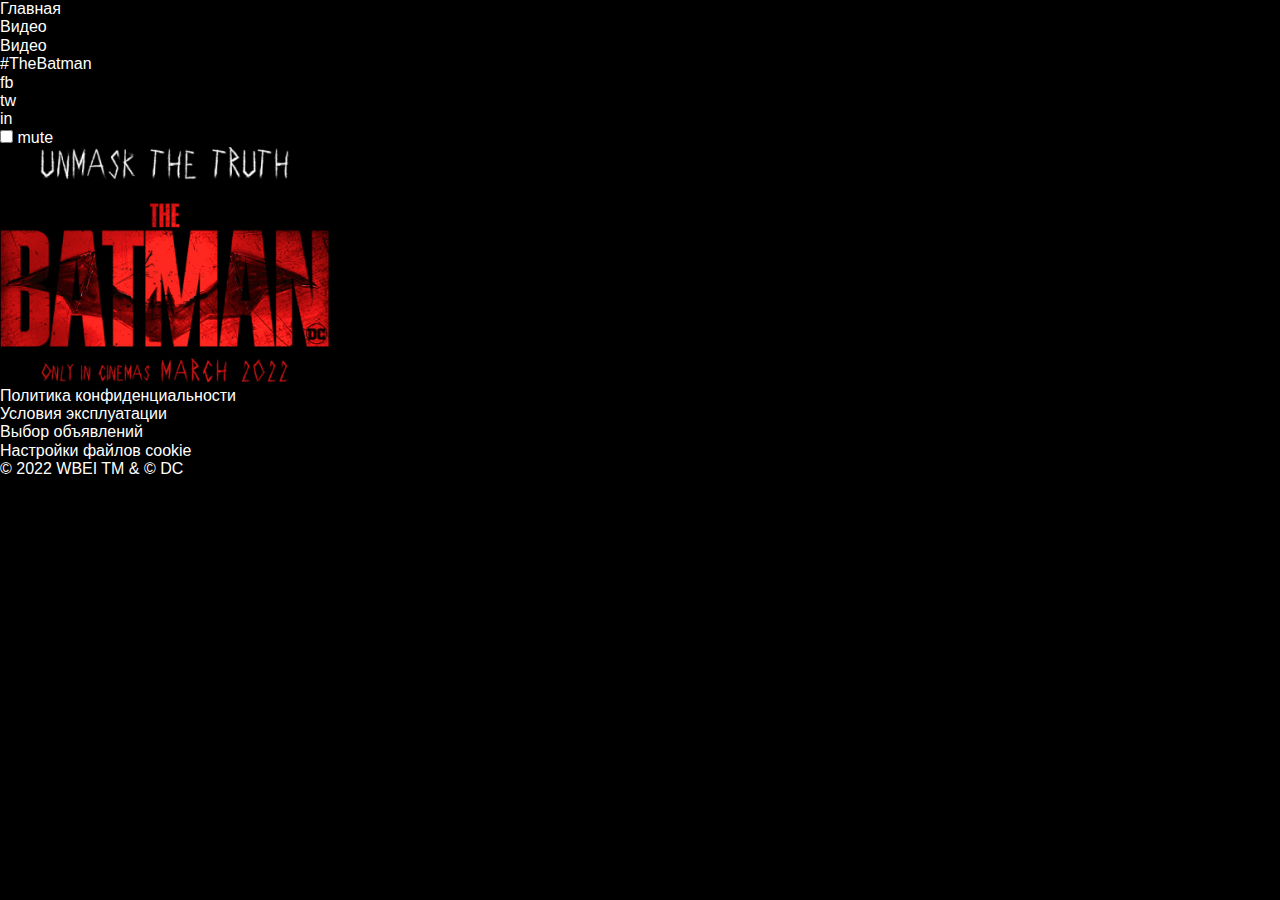
==== index.html @ 17cbd499 "first commit" ====
<!DOCTYPE html>
<html lang="ru">
<head>
  <meta charset="UTF-8">
  <meta http-equiv="X-UA-Compatible" content="IE=edge">
  <meta name="viewport" content="width=device-width, initial-scale=1.0">
  <title>Batman 2022</title>
  <link rel="stylesheet" href="styles/normalize.css">
  <link rel="stylesheet" href="styles/styles.css">
</head>
<body>
  <header class="header">
    <nav class="header__navigation navigation">
      <ul class="navigation__list">
        <li class="navigation__item">
          <a class="navigation__link">Главная</a>
        </li>
        <li class="navigation__item">
          <a href="video.html">Видео</a>
        </li>
        <li class="navigation__item">
          <a href="photo.html">Видео</a>
        </li>
      </ul>
      <p class="header__hashtag">#TheBatman</p>

      <ul class="header__social social">
        <li class="social__item"><a href="#" class="social__link"></a>fb</li>
        <li class="social__item"><a href="#" class="social__link"></a>tw</li>
        <li class="social__item"><a href="#" class="social__link"></a>in</li>
      </ul>
    </nav>
    <div class="mute">
      <input class="mute__checkbox" type="checkbox" id="mute">
      <label for="mute" class="mute__label">mute</label>
    </div> 
  </header>
  
  <main class="main">
    <img class="logo"src= "img/logo.png" alt="Логотип" width="329" hight="235" >
  </main>

  <footer class="footer">
    <ul class="footer__links">
      <li><a href="#" class="footer__link">Политика конфиденциальности</a></li>
      <li><a href="#" class="footer__link">Условия эксплуатации</a></li>
      <li><a href="#" class="footer__link">Выбор объявлений</a></li>
      <li><a href="#" class="footer__link">Настройки файлов cookie</a></li>
    </ul>
    <p class="footer__copyright">© 2022 WBEI TM & © DC</p>
  </footer>
  
</body>
</html>
---- styles/styles.css ----
font-face {
  font-family: Roboto;
  font-weight: 400;
  font-display: swap;
  src: local("Roboto"),
    url("../fonts/roboto-v29-latin_cyrillic-regular.woff2") format("woff2"),
    url("../fonts/roboto-v29-latin_cyrillic-regular.woff") format("woff");
}
font-face {
  font-family: Roboto;
  font-weight: 500;
  font-display: swap;
  src: local("Roboto"),
    url("../fonts/roboto-v29-latin_cyrillic-500.woff2") format("woff2"),
    url("../fonts/roboto-v29-latin_cyrillic-500.woff") format("woff");
}

html {
  box-sizing: border-box;
}
*,
*:after,
*:before {
  box-sizing: inherit;
}
body {
  height: 100vh;
  min-height: 230px;
  font-family: Roboto, sans-serif;
  background-color: #000;
  color: #fff;
}
img {
  max-width: 100%;
  height: auto;
}
button {
  padding: 0;
  cursor: pointer;
}
a {
  color: inherit;
  text-decoration: none;
}
ul {
  list-style: none;
  margin: 0;
  padding: 0;
}
h1,
h2,
h3,
p {
  margin: 0;
}
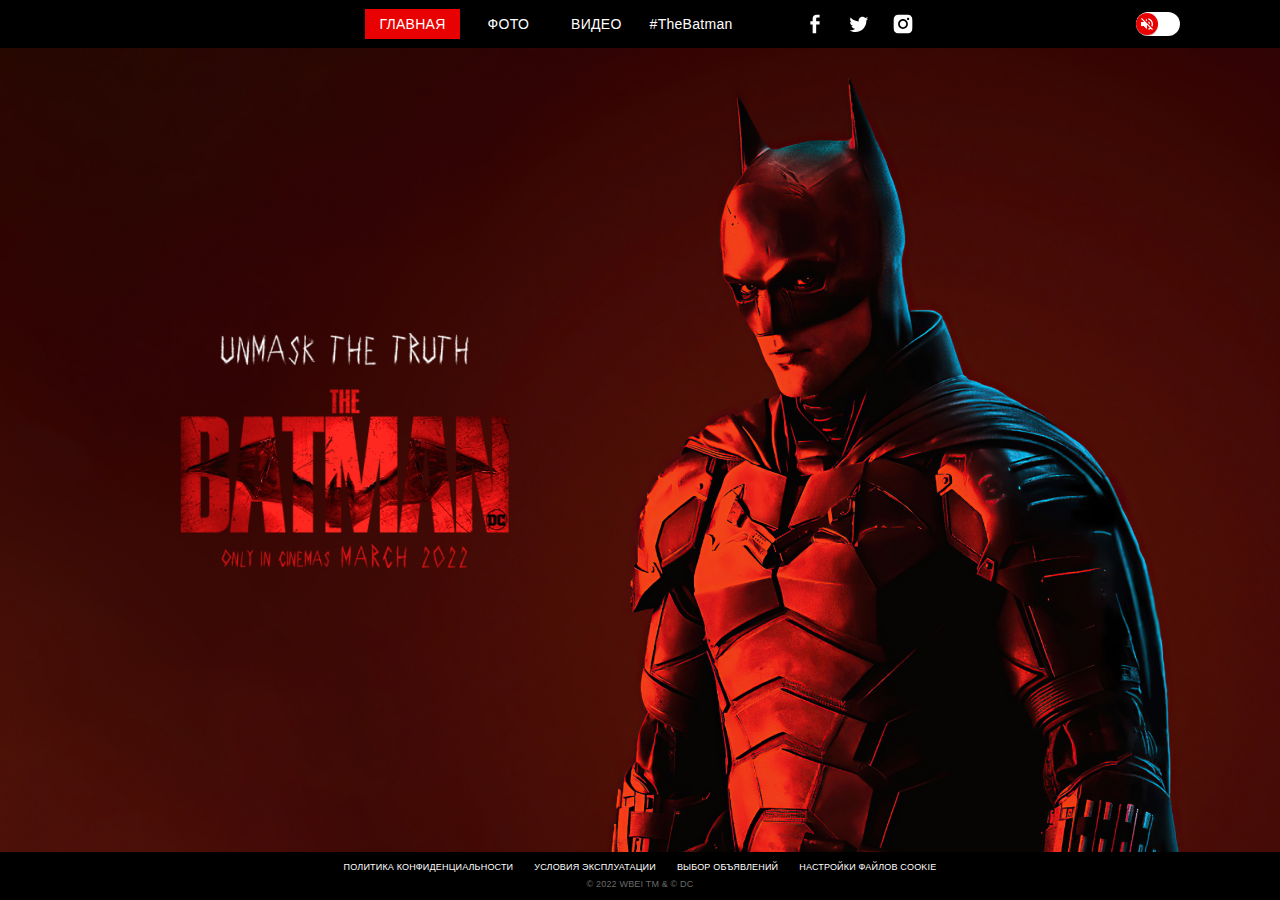
==== commit dc6d4805: "create: mute&adapt" ====
--- a/index.html
+++ b/index.html
@@ -10,33 +10,44 @@
 </head>
 <body>
   <header class="header">
-    <nav class="header__navigation navigation">
+    <button class="burger"></button>
+    <nav class="header__navigation navigation navigation-active">
+      <button class="navigation__close"></button>
       <ul class="navigation__list">
         <li class="navigation__item">
-          <a class="navigation__link">Главная</a>
+          <a class="navigation__link navigation__link--active">Главная</a>
         </li>
         <li class="navigation__item">
-          <a href="video.html">Видео</a>
+          <a class="navigation__link"href="video.html">ФОТО</a>
         </li>
         <li class="navigation__item">
-          <a href="photo.html">Видео</a>
+          <a class="navigation__link"href="photo.html">Видео</a>
         </li>
       </ul>
       <p class="header__hashtag">#TheBatman</p>
 
       <ul class="header__social social">
-        <li class="social__item"><a href="#" class="social__link"></a>fb</li>
-        <li class="social__item"><a href="#" class="social__link"></a>tw</li>
-        <li class="social__item"><a href="#" class="social__link"></a>in</li>
+        <li class="social__item">
+          <a href="#" class="social__link social__link--fb">
+            
+          </a></li>
+        <li class="social__item">
+          <a href="#" class="social__link social__link--twitter">
+            
+          </a></li>
+        <li class="social__item">
+          <a href="#" class="social__link social__link--instagram">
+          
+          </a></li>
       </ul>
     </nav>
     <div class="mute">
       <input class="mute__checkbox" type="checkbox" id="mute">
-      <label for="mute" class="mute__label">mute</label>
+      <label for="mute" class="mute__label"></label>
     </div> 
   </header>
   
-  <main class="main">
+  <main class="main main-index">
     <img class="logo"src= "img/logo.png" alt="Логотип" width="329" hight="235" >
   </main>
 
--- a/styles/styles.css
+++ b/styles/styles.css
@@ -29,6 +29,9 @@
   font-family: Roboto, sans-serif;
   background-color: #000;
   color: #fff;
+  display: flex;
+  flex-direction: column;
+  justify-content: space-between;
 }
 img {
   max-width: 100%;
@@ -53,3 +56,258 @@
 p {
   margin: 0;
 }
+.burger,
+.navigation__close {
+  display: none;
+}
+.header {
+  padding-top: 9px;
+  padding-bottom: 9px;
+  position: relative;
+}
+.navigation {
+  display: flex;
+  justify-content: center;
+  align-items: center;
+  font-weight: 500;
+  font-size: 14px;
+  line-height: 16px;
+  letter-spacing: 0.02em;
+}
+.navigation__list {
+  display: flex;
+  text-transform: uppercase;
+}
+.navigation__link {
+  padding: 7px 14px;
+  display: block;
+  margin-right: 14px;
+}
+.navigation__link--active {
+  background-color: #e90000;
+}
+.header__hashtag {
+  margin-right: 70px;
+}
+.social {
+  display: flex;
+  /* gap: 20px; */
+}
+.social__item {
+  margin-right: 20px;
+}
+.social__item:last-child {
+  margin-right: 0;
+}
+.social__link {
+  display: block;
+  width: 24px;
+  height: 24px;
+}
+.social__link--fb {
+  background-image: url("../img/fb.svg");
+}
+.social__link--twitter {
+  background-image: url("../img/tw.svg");
+}
+.social__link--instagram {
+  background-image: url("../img/in.svg");
+}
+.mute {
+  position: absolute;
+  right: 100px;
+  top: 50%;
+  transform: translateY(-50%);
+  width: 44px;
+  height: 24px;
+  overflow: hidden;
+  background-color: #fff;
+  border-radius: 30px;
+}
+.mute__checkbox {
+  position: relative;
+  width: 100%;
+  height: 100%;
+  padding: 0;
+  margin: 0;
+  opacity: 0;
+  cursor: pointer;
+  z-index: 3;
+}
+.mute__label:before,
+.mute__label:after {
+  content: "";
+  position: absolute;
+  top: 1px;
+  /* left: 1px; */
+  display: block;
+  height: 22px;
+  width: 22px;
+  border-radius: 50%;
+  background-color: #e90000;
+  box-shadow: 0 1px 1px rgba(69, 2, 2, 0.3);
+  transition: left 0.3s ease-in-out, right 0.3s ease-in-out;
+
+  background-repeat: no-repeat;
+}
+
+.mute__label:before {
+  background-image: url(../img/volume_off.svg);
+  background-position: center;
+}
+.mute__label:after {
+  right: -22px;
+  left: auto;
+  background-image: url(../img/volume-on.svg);
+  background-position: right;
+  border: 1px solid #000;
+}
+.mute__checkbox:checked + .mute__label:before {
+  left: -22px;
+}
+.mute__checkbox:checked + .mute__label:after {
+  right: 10px;
+}
+
+.main {
+  flex-grow: 1;
+}
+.main-index {
+  display: flex;
+  align-items: center;
+  background-image: url("../img/bg.jpg");
+  background-position: top;
+  background-size: cover;
+  padding-left: 180px;
+}
+.logo {
+  animation: zoomIn;
+}
+
+@keyframes zoomIn {
+  from {
+    transform: scale3d(0, 0, 0);
+  }
+}
+
+.footer {
+  padding: 10px;
+  display: flex;
+  flex-direction: column;
+  align-items: center;
+  font-size: 9px;
+  line-height: 11px;
+  letter-spacing: 0.02em;
+  text-transform: uppercase;
+}
+.footer__copyright {
+  color: #6a6a6a;
+}
+.footer__links {
+  display: flex;
+  gap: 21px;
+  margin-bottom: 6px;
+}
+@media (max-width: 1024px) {
+  .mute {
+    right: 20px;
+  }
+  main-index {
+    padding-left: 60px;
+  }
+}
+@media (max-width: 768px) {
+  .header {
+    display: flex;
+    align-items: center;
+    padding-left: 20px;
+    padding-right: 20px;
+  }
+  .burger {
+    display: block;
+    width: 20px;
+    height: 17px;
+    background-color: transparent;
+    background-image: url("../img/menu.svg");
+  }
+  .navigation {
+    position: fixed;
+    top: 0;
+    left: 0;
+    width: 240px;
+    transform: translateX(-240px);
+    background-color: #260707;
+    flex-direction: column;
+    justify-content: flex-start;
+    padding-top: 90px;
+    text-align: center;
+    align-items: stretch;
+    transition: transform 0.3s ease-in-out;
+  }
+  .navigation-active {
+    transition: translateX(0);
+  }
+  .navigation__list {
+    flex-direction: column;
+    margin-right: 0;
+    gap: 6px;
+    margin-bottom: 6px;
+  }
+  .navigation__link {
+    padding-top: 12px;
+    padding-bottom: 12px;
+  }
+  .header__hashtag {
+    margin-right: 0;
+    margin-bottom: 40px;
+  }
+  .navigation__close {
+    position: absolute;
+    display: block;
+    top: 20px;
+    left: 20px;
+    width: 16px;
+    height: 16px;
+    background-image: url("../img/close.svg");
+    background-color: transparent;
+    border: none;
+  }
+  .social {
+    justify-content: center;
+  }
+  .main-index {
+    padding-left: 30px;
+  }
+  .logo {
+    width: 230px;
+  }
+  .footer {
+    padding-left: 20px;
+    padding-right: 20px;
+    text-align: center;
+  }
+  .footer__link {
+    margin-bottom: 10px;
+  }
+}
+@media (max-width: 580px) {
+  .main-index {
+    align-items: flex-end;
+    justify-content: center;
+    padding-bottom: 64px;
+    padding-left: 0;
+    background-image: linear-gradient(
+        0.11deg,
+        rgba(0, 0, 0, 0.76) 32.14%,
+        rgba(255, 0, 0, 0) 72.56%
+      ),
+      url("../img/bg-m.jpg");
+  }
+  .logo {
+    width: 125px;
+  }
+  .footer {
+    font-size: 4px;
+    line-height: 7px;
+  }
+}
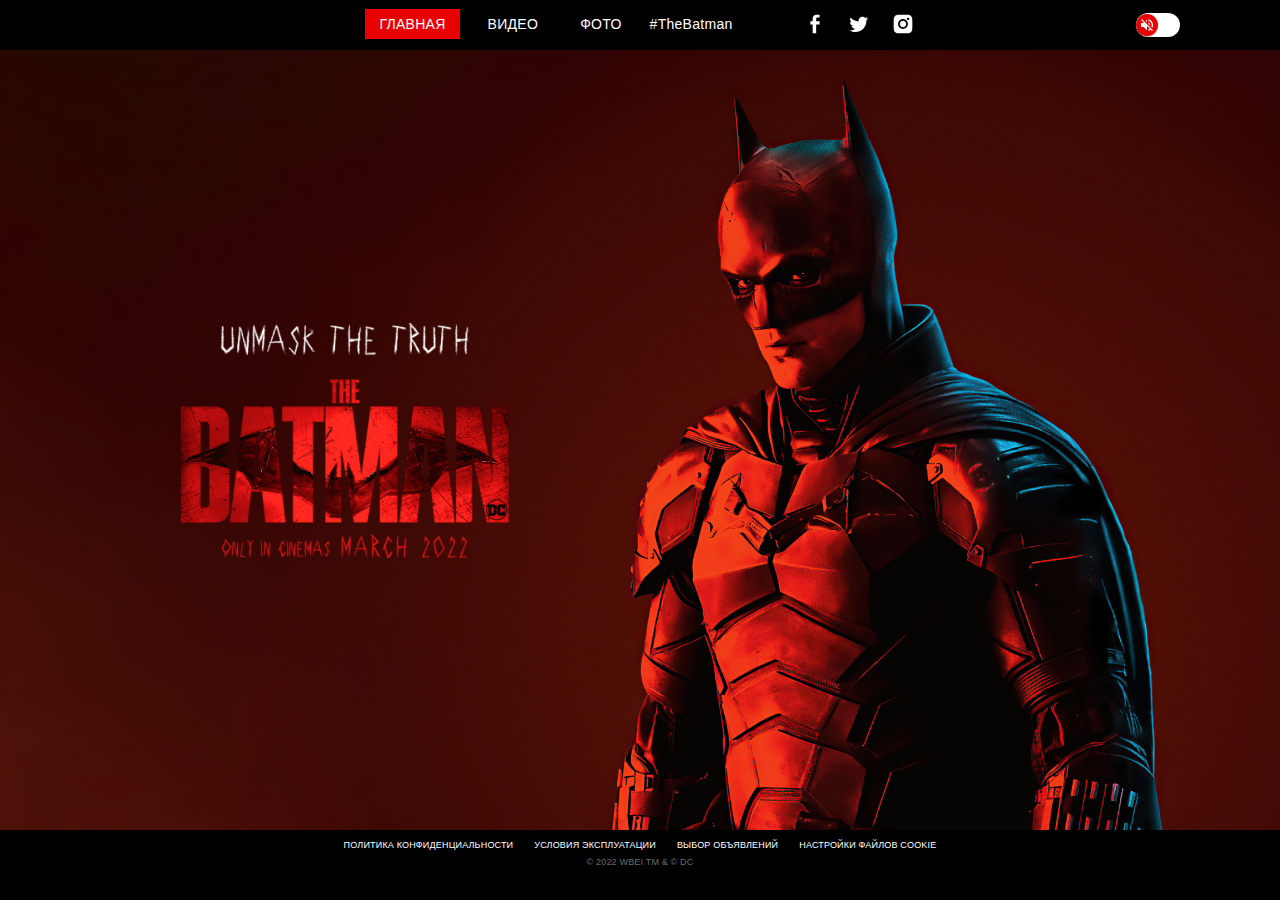
==== commit 596cf433: "photo&video" ====
--- a/index.html
+++ b/index.html
@@ -18,10 +18,10 @@
           <a class="navigation__link navigation__link--active">Главная</a>
         </li>
         <li class="navigation__item">
-          <a class="navigation__link"href="video.html">ФОТО</a>
+          <a class="navigation__link" href="video.html">Видео</a>
         </li>
         <li class="navigation__item">
-          <a class="navigation__link"href="photo.html">Видео</a>
+          <a class="navigation__link" href="photo.html">ФОТО</a>
         </li>
       </ul>
       <p class="header__hashtag">#TheBatman</p>
--- a/styles/styles.css
+++ b/styles/styles.css
@@ -61,6 +61,7 @@
   display: none;
 }
 .header {
+  height: 50px;
   padding-top: 9px;
   padding-bottom: 9px;
   position: relative;
@@ -171,6 +172,7 @@
 
 .main {
   flex-grow: 1;
+  position: relative;
 }
 .main-index {
   display: flex;
@@ -191,6 +193,9 @@
 }
 
 .footer {
+  position: relative;
+  height: 70px;
+  z-index: 500;
   padding: 10px;
   display: flex;
   flex-direction: column;
@@ -207,6 +212,53 @@
   display: flex;
   gap: 21px;
   margin-bottom: 6px;
+}
+.main_slider {
+  height: calc(100% - 120px);
+}
+slider-main {
+  height: 100%;
+}
+.slider-main__item {
+  display: flex;
+  align-items: center;
+  justify-content: center;
+}
+.pagination {
+  padding-left: 20px;
+  padding-right: 20px;
+  z-index: 400;
+  position: absolute;
+  bottom: 0;
+  left: 0;
+  right: 0;
+  padding-bottom: 15px;
+  background-color: #000;
+  min-height: 144px;
+  padding-top: 12px;
+}
+.pagination__arrow {
+  display: block;
+  margin: 0 auto 20px;
+  width: 0;
+  height: 0;
+  border-left: 6px solid transparent;
+  border-right: 6px solid transparent;
+  border-bottom: 6px solid transparent;
+  border-top: 6px solid #fff;
+  background-color: transparent;
+  transition: border-top-color 3s ease-in-out;
+}
+.pagination__arrow:hover {
+  border-top-color: #e90000;
+}
+.slider-thumbs {
+  max-width: 820px;
+}
+.slider-main__video {
+  height: 100%;
+  width: 100%;
+  object-fit: cover;
 }
 @media (max-width: 1024px) {
   .mute {
@@ -307,7 +359,14 @@
     width: 125px;
   }
   .footer {
+    height: 50px;
     font-size: 4px;
     line-height: 7px;
   }
-}
+  .pagination__arrow {
+    margin-bottom: 6px;
+  }
+  .pagination {
+    min-height: 80px;
+  }
+}
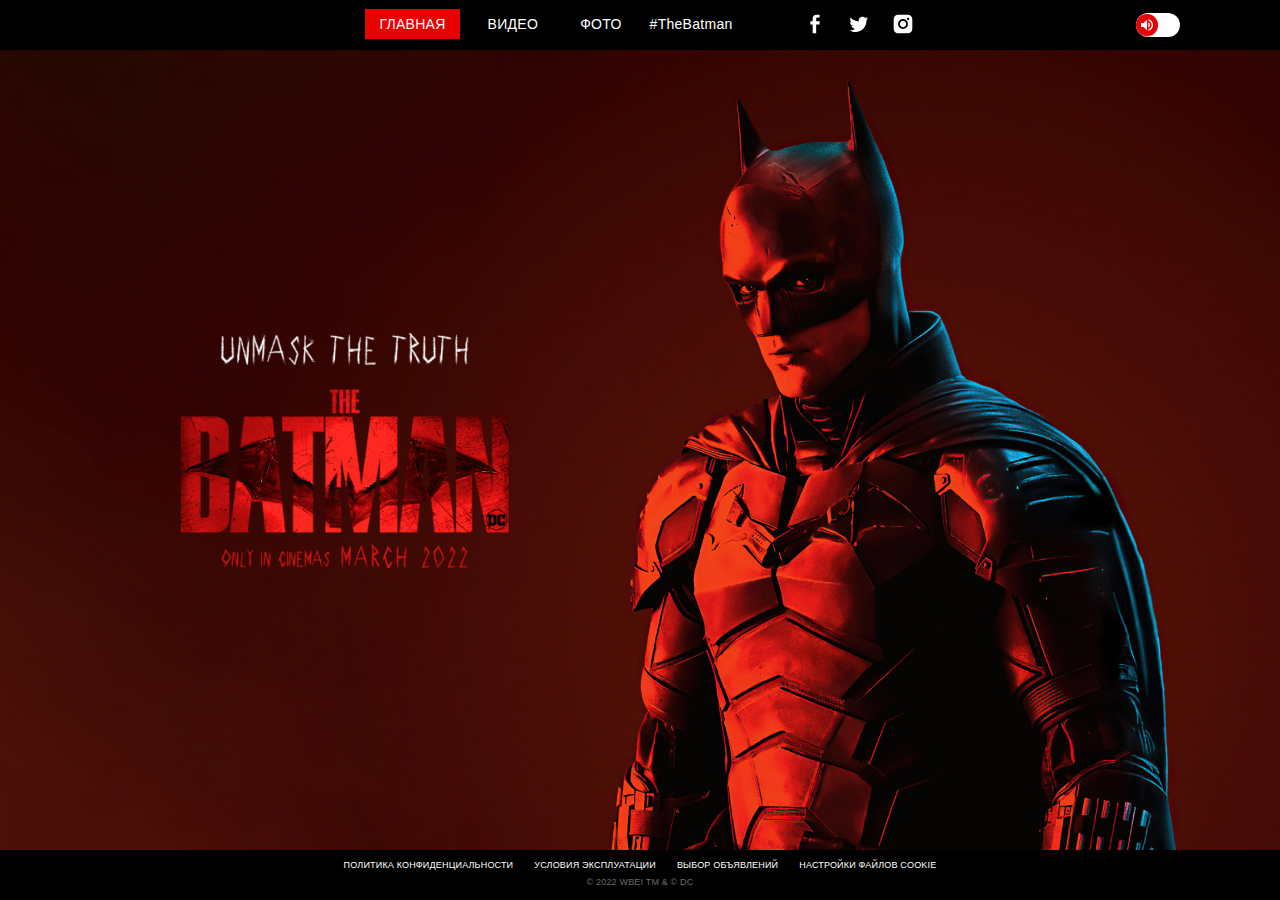
==== commit 0497ad3e: "last fixing" ====
--- a/index.html
+++ b/index.html
@@ -5,8 +5,11 @@
   <meta http-equiv="X-UA-Compatible" content="IE=edge">
   <meta name="viewport" content="width=device-width, initial-scale=1.0">
   <title>Batman 2022</title>
+  <link rel="icon" href="img/fav.png" type="image/png">
   <link rel="stylesheet" href="styles/normalize.css">
   <link rel="stylesheet" href="styles/styles.css">
+
+  <script defer src="js/script.js"></script>
 </head>
 <body>
   <header class="header">
--- a/styles/styles.css
+++ b/styles/styles.css
@@ -153,15 +153,14 @@
 }
 
 .mute__label:before {
-  background-image: url(../img/volume_off.svg);
+  background-image: url(../img/volume_on.svg);
   background-position: center;
 }
 .mute__label:after {
   right: -22px;
   left: auto;
-  background-image: url(../img/volume-on.svg);
-  background-position: right;
-  border: 1px solid #000;
+  background-image: url(../img/volume_off.svg);
+  background-position: center;
 }
 .mute__checkbox:checked + .mute__label:before {
   left: -22px;
@@ -194,7 +193,7 @@
 
 .footer {
   position: relative;
-  height: 70px;
+  height: 50px;
   z-index: 500;
   padding: 10px;
   display: flex;
@@ -214,7 +213,9 @@
   margin-bottom: 6px;
 }
 .main_slider {
-  height: calc(100% - 120px);
+  height: calc(100% - 100px);
+  overflow: hidden;
+  padding-bottom: 10px;
 }
 slider-main {
   height: 100%;
@@ -236,6 +237,12 @@
   background-color: #000;
   min-height: 144px;
   padding-top: 12px;
+  transform: translateY(calc(100%- 25px));
+  transition: transform 0.5s ease-in-out;
+}
+
+.pagination_active {
+  transform: translateY(0);
 }
 .pagination__arrow {
   display: block;
@@ -244,20 +251,39 @@
   height: 0;
   border-left: 6px solid transparent;
   border-right: 6px solid transparent;
+  border-top: 6px solid transparent;
+  border-bottom: 6px solid #fff;
+  background-color: transparent;
+  transition: border-top-color 3s ease-in-out;
+}
+.pagination_active .pagination__arrow {
   border-bottom: 6px solid transparent;
   border-top: 6px solid #fff;
-  background-color: transparent;
-  transition: border-top-color 3s ease-in-out;
-}
+}
+.pagination__arrow:hover {
+  border-bottom-color: #e90000;
+}
+.pagination_active .pagination__arrow:hover {
+  border-bottom-color: transparent;
+  border-top-color: #e90000;
+}
+
 .pagination__arrow:hover {
   border-top-color: #e90000;
 }
 .slider-thumbs {
   max-width: 820px;
+}
+.slider-main__img {
+  object-fit: cover;
 }
 .slider-main__video {
   height: 100%;
   width: 100%;
+  object-fit: cover;
+}
+.slider-thumbs__img {
+  max-height: 100px;
   object-fit: cover;
 }
 @media (max-width: 1024px) {
@@ -287,17 +313,20 @@
     top: 0;
     left: 0;
     width: 240px;
-    transform: translateX(-240px);
+    /* transform: translateX(-240px); */
     background-color: #260707;
     flex-direction: column;
     justify-content: flex-start;
     padding-top: 90px;
     text-align: center;
     align-items: stretch;
-    transition: transform 0.3s ease-in-out;
+    display: none;
+    /* transition: transform 0.3s ease-in-out; */
   }
   .navigation-active {
-    transition: translateX(0);
+    /* transition: translateX(0); */
+    display: block;
+    z-index: 600;
   }
   .navigation__list {
     flex-direction: column;
